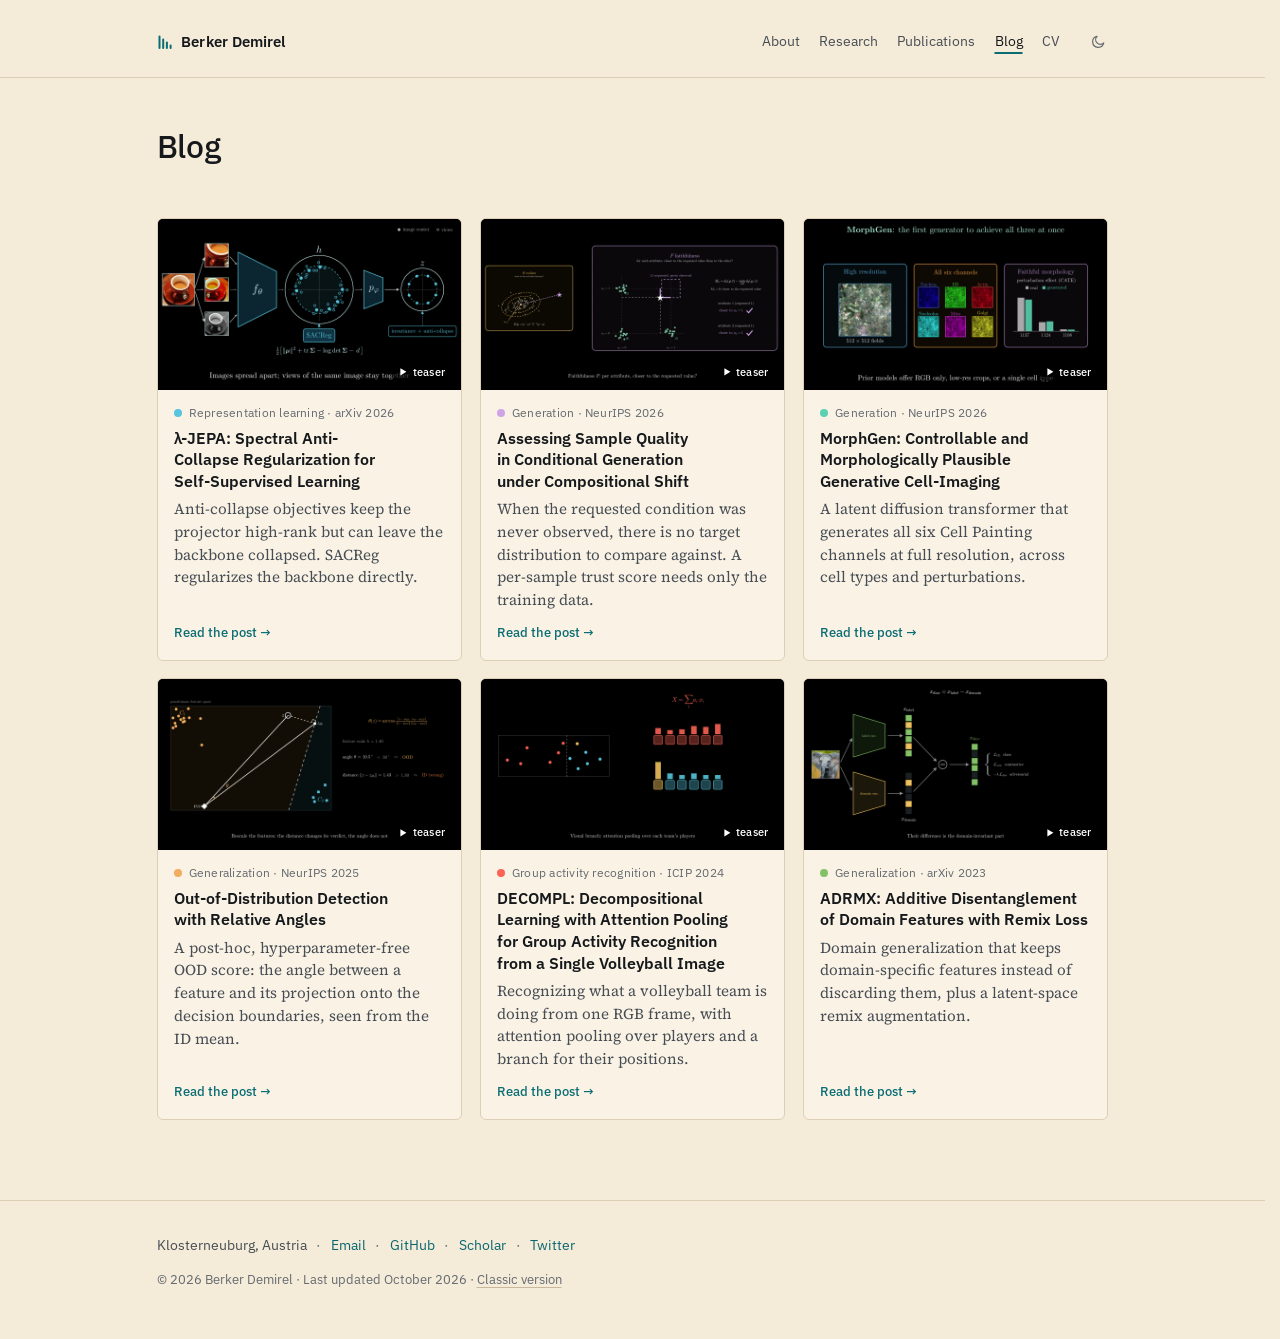
==== blog/index.html @ 2d7218ca "Redesign site: research, publications, blog with teasers, CV Replace the single Jon Barron-style pag" ====
<!doctype html>
<html lang="en">
<head>
  <meta charset="utf-8">
  <meta name="viewport" content="width=device-width, initial-scale=1">
  <title>Blog · Berker Demirel</title>
  <meta name="description" content="Short explainers of Berker Demirel's papers, each with a teaser video.">
  <meta name="author" content="Berker Demirel">
  <link rel="canonical" href="https://berkerdemirel.github.io/blog/">
  <meta name="theme-color" media="(prefers-color-scheme: light)" content="#f4ebd9">
  <meta name="theme-color" media="(prefers-color-scheme: dark)" content="#13171a">
  <meta property="og:title" content="Blog · Berker Demirel">
  <meta property="og:description" content="Short explainers of papers, each with a teaser video.">
  <meta property="og:type" content="website">
  <meta property="og:url" content="https://berkerdemirel.github.io/blog/">
  <meta property="og:image" content="https://berkerdemirel.github.io/blog/morphgen/poster.jpg">
  <link rel="icon" href="../favicon.svg" type="image/svg+xml">
  <script>
    (() => { try { const t = localStorage.getItem('theme'); if (t === 'light' || t === 'dark') document.documentElement.dataset.theme = t; } catch {} })();
  </script>
  <link rel="preconnect" href="https://fonts.googleapis.com">
  <link rel="preconnect" href="https://fonts.gstatic.com" crossorigin>
  <link rel="stylesheet" href="https://fonts.googleapis.com/css2?family=IBM+Plex+Mono:wght@400;500&family=IBM+Plex+Sans:wght@400;500;600&family=Source+Serif+4:ital,opsz,wght@0,8..60,400;0,8..60,600;1,8..60,400&display=swap">
  <link rel="stylesheet" href="../assets/css/site.css">
</head>
<body class="is-wide">
  <a class="skip" href="#main">Skip to content</a>
  <header class="site-head">
    <div class="wrap">
      <a class="brand" href="../">
        <svg class="mark" width="16" height="16" viewBox="0 0 16 16" aria-hidden="true"><path d="M2.5 14V2.5M6.2 14V5.5M9.9 14V8.5M13.6 14v-2.6" fill="none" stroke="currentColor" stroke-width="2" stroke-linecap="round"/></svg>
        Berker Demirel
      </a>
      <nav class="site-nav" aria-label="Site">
        <a href="../">About</a>
        <a href="../research/">Research</a>
        <a href="../publications/">Publications</a>
        <a href="./" aria-current="page">Blog</a>
        <a href="../cv/">CV</a>
      </nav>
      <button id="theme-toggle" class="theme-toggle" type="button" aria-label="Toggle dark mode">
        <svg class="icon-moon" width="16" height="16" viewBox="0 0 24 24" aria-hidden="true"><path d="M20.6 13.4A8.4 8.4 0 1 1 10.6 3.4a6.8 6.8 0 0 0 10 10Z" fill="none" stroke="currentColor" stroke-width="1.8" stroke-linejoin="round"/></svg>
        <svg class="icon-sun" width="16" height="16" viewBox="0 0 24 24" aria-hidden="true"><g fill="none" stroke="currentColor" stroke-width="1.8" stroke-linecap="round"><circle cx="12" cy="12" r="3.7"/><path d="M12 2.8v2.1M12 19.1v2.1M2.8 12h2.1M19.1 12h2.1M5.6 5.6l1.5 1.5M16.9 16.9l1.5 1.5M18.4 5.6l-1.5 1.5M7.1 16.9l-1.5 1.5"/></g></svg>
      </button>
    </div>
  </header>

  <main id="main" class="wrap">
    <header class="page-intro">
      <h1>Blog</h1>
    </header>

    <ul class="card-grid">
      <li>
        <article class="paper-card" data-preview style="--hue: #58c4dd">
          <div class="thumb">
            <img src="lambda-jepa/poster.jpg" alt="" width="1280" height="720" loading="lazy">
            <video src="lambda-jepa/teaser.mp4" muted loop playsinline preload="none" aria-hidden="true"></video>
            <span class="badge"><svg viewBox="0 0 12 12" aria-hidden="true"><path d="M3 1.5v9l7.5-4.5z" fill="currentColor"/></svg>teaser</span>
          </div>
          <div class="body">
            <p class="meta"><span class="dot"></span>Representation learning · arXiv 2026</p>
            <h3><a href="lambda-jepa/">λ-JEPA: Spectral Anti-Collapse Regularization for Self-Supervised Learning</a></h3>
            <p>Anti-collapse objectives keep the projector high-rank but can leave the backbone collapsed. SACReg regularizes the backbone directly.</p>
            <span class="read">Read the post →</span>
          </div>
        </article>
      </li>
      <li>
        <article class="paper-card" data-preview style="--hue: #cfa3e8">
          <div class="thumb">
            <img src="sample-quality/poster.jpg" alt="" width="1280" height="720" loading="lazy">
            <video src="sample-quality/teaser.mp4" muted loop playsinline preload="none" aria-hidden="true"></video>
            <span class="badge"><svg viewBox="0 0 12 12" aria-hidden="true"><path d="M3 1.5v9l7.5-4.5z" fill="currentColor"/></svg>teaser</span>
          </div>
          <div class="body">
            <p class="meta"><span class="dot"></span>Generation · NeurIPS 2026</p>
            <h3><a href="sample-quality/">Assessing Sample Quality in Conditional Generation under Compositional Shift</a></h3>
            <p>When the requested condition was never observed, there is no target distribution to compare against. A per-sample trust score needs only the training data.</p>
            <span class="read">Read the post →</span>
          </div>
        </article>
      </li>
      <li>
        <article class="paper-card" data-preview style="--hue: #5cd0b3">
          <div class="thumb">
            <img src="morphgen/poster.jpg" alt="" width="1280" height="720" loading="lazy">
            <video src="morphgen/teaser.mp4" muted loop playsinline preload="none" aria-hidden="true"></video>
            <span class="badge"><svg viewBox="0 0 12 12" aria-hidden="true"><path d="M3 1.5v9l7.5-4.5z" fill="currentColor"/></svg>teaser</span>
          </div>
          <div class="body">
            <p class="meta"><span class="dot"></span>Generation · NeurIPS 2026</p>
            <h3><a href="morphgen/">MorphGen: Controllable and Morphologically Plausible Generative Cell-Imaging</a></h3>
            <p>A latent diffusion transformer that generates all six Cell Painting channels at full resolution, across cell types and perturbations.</p>
            <span class="read">Read the post →</span>
          </div>
        </article>
      </li>
      <li>
        <article class="paper-card" data-preview style="--hue: #f0ac5f">
          <div class="thumb">
            <img src="ora/poster.jpg" alt="" width="1280" height="720" loading="lazy">
            <video src="ora/teaser.mp4" muted loop playsinline preload="none" aria-hidden="true"></video>
            <span class="badge"><svg viewBox="0 0 12 12" aria-hidden="true"><path d="M3 1.5v9l7.5-4.5z" fill="currentColor"/></svg>teaser</span>
          </div>
          <div class="body">
            <p class="meta"><span class="dot"></span>Generalization · NeurIPS 2025</p>
            <h3><a href="ora/">Out-of-Distribution Detection with Relative Angles</a></h3>
            <p>A post-hoc, hyperparameter-free OOD score: the angle between a feature and its projection onto the decision boundaries, seen from the ID mean.</p>
            <span class="read">Read the post →</span>
          </div>
        </article>
      </li>
      <li>
        <article class="paper-card" data-preview style="--hue: #fc6255">
          <div class="thumb">
            <img src="decompl/poster.jpg" alt="" width="1280" height="720" loading="lazy">
            <video src="decompl/teaser.mp4" muted loop playsinline preload="none" aria-hidden="true"></video>
            <span class="badge"><svg viewBox="0 0 12 12" aria-hidden="true"><path d="M3 1.5v9l7.5-4.5z" fill="currentColor"/></svg>teaser</span>
          </div>
          <div class="body">
            <p class="meta"><span class="dot"></span>Group activity recognition · ICIP 2024</p>
            <h3><a href="decompl/">DECOMPL: Decompositional Learning with Attention Pooling for Group Activity Recognition from a Single Volleyball Image</a></h3>
            <p>Recognizing what a volleyball team is doing from one RGB frame, with attention pooling over players and a branch for their positions.</p>
            <span class="read">Read the post →</span>
          </div>
        </article>
      </li>
      <li>
        <article class="paper-card" data-preview style="--hue: #83c167">
          <div class="thumb">
            <img src="adrmx/poster.jpg" alt="" width="1280" height="720" loading="lazy">
            <video src="adrmx/teaser.mp4" muted loop playsinline preload="none" aria-hidden="true"></video>
            <span class="badge"><svg viewBox="0 0 12 12" aria-hidden="true"><path d="M3 1.5v9l7.5-4.5z" fill="currentColor"/></svg>teaser</span>
          </div>
          <div class="body">
            <p class="meta"><span class="dot"></span>Generalization · arXiv 2023</p>
            <h3><a href="adrmx/">ADRMX: Additive Disentanglement of Domain Features with Remix Loss</a></h3>
            <p>Domain generalization that keeps domain-specific features instead of discarding them, plus a latent-space remix augmentation.</p>
            <span class="read">Read the post →</span>
          </div>
        </article>
      </li>
    </ul>
  </main>

  <footer class="site-foot">
    <div class="wrap">
      <ul class="meta-row">
        <li>Klosterneuburg, Austria</li>
        <li><a href="mailto:berker.demirel@ist.ac.at">Email</a></li>
        <li><a href="https://github.com/berkerdemirel/">GitHub</a></li>
        <li><a href="https://scholar.google.com/citations?user=5Hz3S3oAAAAJ&amp;hl=en&amp;oi=ao">Scholar</a></li>
        <li><a href="https://x.com/berkerdemirel97">Twitter</a></li>
      </ul>
      <p class="colophon">© 2026 Berker Demirel · Last updated October 2026 · <a href="../legacy.html">Classic version</a></p>
    </div>
  </footer>
  <script src="../assets/js/site.js" defer></script>
</body>
</html>
---- assets/css/site.css ----
/* ==========================================================================
   berkerdemirel.github.io: site stylesheet
   Light/dark tokens, typography, layout, and components shared by all pages.
   ========================================================================== */

:root {
  --paper: #f4ebd9;
  --paper-2: #ece0cb;
  --card: #faf3e5;
  --ink: #16191c;
  --ink-soft: #474d54;
  --ink-faint: #646a70;
  --hairline: #ddcfb6;
  --hairline-strong: #c9b89c;
  --accent: #0b6d74;
  --link: #0a6670;
  --link-hover: #b8481f;
  --warm: #c0532b;
  --code-bg: #ede2cd;
  --figure-bg: #ffffff;
  --shadow: 0 1px 2px rgba(22, 25, 28, .05), 0 6px 20px rgba(22, 25, 28, .06);

  /* Plot roles (validated: first three categorical slots, dataviz reference palette) */
  --series-1: #2a78d6;
  --series-2: #eb6834;
  --series-3: #1baf7a;
  --plot-grid: #e4d6bd;
  --plot-axis: #c4b398;
  --plot-surface: #faf3e5;

  --serif: "Source Serif 4", "Source Serif Pro", Georgia, "Times New Roman", serif;
  --sans: "IBM Plex Sans", "Helvetica Neue", Arial, sans-serif;
  --mono: "IBM Plex Mono", ui-monospace, "SF Mono", Menlo, monospace;

  --measure: 46rem;
  --measure-wide: 62rem;
  --prose: 40rem;
  --post-width: 48rem; /* one column width for post text, figures, tables, and the teaser */

  --type-copy: 1.125rem;
  --type-small: 1rem;
  --type-meta: .9375rem;
  --type-mono: .8125rem;

  --space-detail: .25rem;
  --space-title: .4rem;
  --space-paragraph: .9rem;
  --space-entry: 1.75rem;
  --space-group: 3.25rem;

  --radius: 6px;
  color-scheme: light dark;
}

:root[data-theme="light"] { color-scheme: light; }

:root[data-theme="dark"] {
  --paper: #13171a;
  --paper-2: #1a1f23;
  --card: #181d21;
  --ink: #e7e9ea;
  --ink-soft: #b0b6bb;
  --ink-faint: #8a9197;
  --hairline: #2b3137;
  --hairline-strong: #3e464f;
  --accent: #5cc6d0;
  --link: #6ccdd6;
  --link-hover: #f39a68;
  --warm: #f0915f;
  --code-bg: #1b2024;
  --figure-bg: #ffffff;
  --shadow: 0 1px 2px rgba(0, 0, 0, .3), 0 8px 28px rgba(0, 0, 0, .35);
  --series-1: #3987e5;
  --series-2: #d95926;
  --series-3: #199e70;
  --plot-grid: #262c31;
  --plot-axis: #39414a;
  --plot-surface: #161a1e;
  color-scheme: dark;
}

@media (prefers-color-scheme: dark) {
  :root:not([data-theme="light"]) {
    --paper: #13171a;
    --paper-2: #1a1f23;
    --card: #181d21;
    --ink: #e7e9ea;
    --ink-soft: #b0b6bb;
    --ink-faint: #8a9197;
    --hairline: #2b3137;
    --hairline-strong: #3e464f;
    --accent: #5cc6d0;
    --link: #6ccdd6;
    --link-hover: #f39a68;
    --warm: #f0915f;
    --code-bg: #1b2024;
    --figure-bg: #ffffff;
    --shadow: 0 1px 2px rgba(0, 0, 0, .3), 0 8px 28px rgba(0, 0, 0, .35);
    --series-1: #3987e5;
    --series-2: #d95926;
    --series-3: #199e70;
    --plot-grid: #262c31;
    --plot-axis: #39414a;
    --plot-surface: #161a1e;
    color-scheme: dark;
  }
}

/* --------------------------------------------------------------------------
   Base
   -------------------------------------------------------------------------- */

*, *::before, *::after { box-sizing: border-box; }

html {
  -webkit-text-size-adjust: 100%;
  scrollbar-gutter: stable;
}

body {
  margin: 0;
  background: var(--paper);
  color: var(--ink);
  font-family: var(--serif);
  font-size: var(--type-copy);
  line-height: 1.6;
  font-optical-sizing: auto;
  -webkit-font-smoothing: antialiased;
  text-rendering: optimizeLegibility;
}

img, video, canvas, svg { max-width: 100%; }
img, video { height: auto; }

a {
  color: var(--link);
  text-decoration: none;
}
a:hover, a:focus-visible {
  color: var(--link-hover);
  text-decoration: underline;
  text-decoration-thickness: 1px;
  text-underline-offset: .16em;
}

:focus-visible {
  outline: 2px solid var(--accent);
  outline-offset: 3px;
  border-radius: 2px;
}

::selection { background: color-mix(in srgb, var(--accent) 22%, transparent); }

h1, h2, h3, h4 {
  font-family: var(--sans);
  font-weight: 600;
  line-height: 1.25;
  text-wrap: balance;
}

p { text-wrap: pretty; }

.skip {
  position: absolute;
  left: -100vw;
  top: 0;
  padding: .5rem .9rem;
  background: var(--paper);
  font-family: var(--sans);
  font-size: .85rem;
}
.skip:focus-visible { left: .5rem; top: .5rem; z-index: 20; }

.visually-hidden {
  position: absolute !important;
  width: 1px; height: 1px;
  overflow: hidden;
  clip: rect(0 0 0 0);
  white-space: nowrap;
}

.wrap {
  max-width: var(--measure);
  margin-inline: auto;
  padding-inline: 1.25rem;
}
.is-wide .wrap { max-width: var(--measure-wide); }

/* --------------------------------------------------------------------------
   Header
   -------------------------------------------------------------------------- */

.site-head {
  border-bottom: 1px solid var(--hairline);
  padding-block: 1.6rem 1.2rem;
  margin-bottom: 3rem;
}

.site-head .wrap {
  display: flex;
  align-items: center;
  gap: .5rem 1.4rem;
  flex-wrap: wrap;
}

.brand {
  display: inline-flex;
  align-items: center;
  gap: .55rem;
  margin-right: auto;
  font-family: var(--sans);
  font-size: .95rem;
  font-weight: 600;
  color: var(--ink);
  letter-spacing: .005em;
}
.brand:hover, .brand:focus-visible { color: var(--accent); text-decoration: none; }
.brand .mark { color: var(--accent); flex: none; }

.site-nav {
  display: flex;
  flex-wrap: wrap;
  gap: .25rem 1.2rem;
  font-family: var(--sans);
  font-size: .875rem;
}
.site-nav a { color: var(--ink-soft); padding-block: .2rem; }
.site-nav a:hover, .site-nav a:focus-visible { color: var(--accent); text-decoration: none; }
.site-nav a[aria-current="page"] {
  color: var(--ink);
  text-decoration: underline;
  text-decoration-color: var(--accent);
  text-decoration-thickness: 1.5px;
  text-underline-offset: .45em;
}

.theme-toggle {
  display: inline-flex;
  align-items: center;
  justify-content: center;
  width: 2rem;
  height: 2rem;
  margin: 0 -.35rem 0 0;
  padding: 0;
  border: 0;
  border-radius: 50%;
  background: none;
  color: var(--ink-faint);
  cursor: pointer;
}
.theme-toggle:hover { color: var(--accent); background: var(--paper-2); }
.theme-toggle svg { display: block; }
.theme-toggle .icon-sun { display: none; }
:root[data-theme="dark"] .theme-toggle .icon-sun { display: block; }
:root[data-theme="dark"] .theme-toggle .icon-moon { display: none; }
@media (prefers-color-scheme: dark) {
  :root:not([data-theme="light"]) .theme-toggle .icon-sun { display: block; }
  :root:not([data-theme="light"]) .theme-toggle .icon-moon { display: none; }
}

@media (max-width: 34rem) {
  .site-head { padding-block: 1.1rem .9rem; margin-bottom: 2.25rem; }
  .site-head .wrap { row-gap: .35rem; }
  .site-nav { order: 3; width: 100%; gap: .2rem 1.05rem; }
}

/* --------------------------------------------------------------------------
   Generic page structure
   -------------------------------------------------------------------------- */

main { min-height: 55vh; display: block; }

.page-intro { margin-bottom: var(--space-group); }
.page-intro h1 {
  margin: 0 0 var(--space-paragraph);
  font-size: 2rem;
  font-weight: 500;
  letter-spacing: -.01em;
}
.page-intro p { margin: 0; color: var(--ink-soft); max-width: 42rem; }
.page-intro p + p { margin-top: var(--space-paragraph); }

.section + .section { margin-top: var(--space-group); }

.label {
  margin: 0 0 var(--space-paragraph);
  font-family: var(--sans);
  font-size: 1.2rem;
  font-weight: 600;
  color: var(--ink);
}

.label-row {
  display: flex;
  align-items: baseline;
  justify-content: space-between;
  gap: 1rem;
  margin-bottom: var(--space-paragraph);
}
.label-row .label { margin: 0; }

.more-link {
  font-family: var(--sans);
  font-size: .875rem;
  white-space: nowrap;
}

.prose { max-width: 42rem; }
.prose p { margin: 0; }
.prose p + p { margin-top: var(--space-paragraph); }

.kicker {
  font-family: var(--sans);
  font-size: .78rem;
  font-weight: 500;
  letter-spacing: .08em;
  text-transform: uppercase;
  color: var(--ink-faint);
}

.tag {
  font-family: var(--mono);
  font-size: var(--type-mono);
  color: var(--ink);
  white-space: nowrap;
}

.me { color: var(--ink); font-weight: 600; }

/* Resource links: [paper] [code] [bib] */
.res {
  display: inline-flex;
  flex-wrap: wrap;
  gap: .35rem .5rem;
  font-family: var(--mono);
  font-size: var(--type-mono);
  line-height: 1.35;
}
.res a {
  display: inline-flex;
  align-items: center;
  gap: .3rem;
  padding: .12rem .5rem;
  border: 1px solid var(--hairline-strong);
  border-radius: 999px;
  color: var(--ink-soft);
  white-space: nowrap;
}
.res a:hover, .res a:focus-visible {
  color: var(--accent);
  border-color: var(--accent);
  text-decoration: none;
}
.res a.is-primary {
  color: var(--accent);
  border-color: color-mix(in srgb, var(--accent) 55%, transparent);
}
.res svg { width: .85em; height: .85em; flex: none; }

/* --------------------------------------------------------------------------
   About / hero
   -------------------------------------------------------------------------- */

.hero {
  display: flex;
  align-items: center;
  justify-content: space-between;
  gap: 2rem;
  margin-bottom: var(--space-group);
}
.hero h1 {
  margin: 0 0 var(--space-title);
  font-size: 2.3rem;
  font-weight: 500;
  letter-spacing: -.015em;
  line-height: 1.12;
}
.hero .role {
  margin: 0;
  color: var(--ink-soft);
  max-width: 30rem;
}
.portrait {
  width: 10.5rem;
  aspect-ratio: 1;
  object-fit: cover;
  border-radius: var(--radius);
  border: 1px solid var(--hairline);
  flex: none;
}

.meta-row {
  display: flex;
  flex-wrap: wrap;
  align-items: baseline;
  gap: .3rem .6rem;
  margin: var(--space-paragraph) 0 0;
  padding: 0;
  list-style: none;
  font-family: var(--sans);
  font-size: .9rem;
  color: var(--ink-soft);
}
.meta-row li + li::before {
  content: "·";
  margin-right: .6rem;
  color: var(--ink-faint);
}

@media (max-width: 34rem) {
  .hero { flex-direction: column-reverse; align-items: flex-start; gap: 1.5rem; }
  .hero h1 { font-size: 2rem; }
  .portrait { width: 8.5rem; }
}

/* Research themes on the About page */
.theme-list {
  display: grid;
  grid-template-columns: repeat(3, minmax(0, 1fr));
  gap: .9rem;
  margin: 0;
  padding: 0;
  list-style: none;
}
.theme-link {
  display: flex;
  flex-direction: column;
  gap: .35rem;
  height: 100%;
  padding: 1rem 1rem 1.05rem;
  border: 1px solid var(--hairline);
  border-radius: var(--radius);
  background: var(--card);
  color: var(--ink);
  transition: border-color .15s ease, transform .15s ease;
}
.theme-link:hover, .theme-link:focus-visible {
  border-color: var(--accent);
  color: var(--ink);
  text-decoration: none;
  transform: translateY(-1px);
}
.theme-link .glyph { color: var(--accent); height: 34px; }
.theme-link strong {
  font-family: var(--sans);
  font-size: 1rem;
  font-weight: 600;
}
.theme-link span:last-child {
  font-size: .95rem;
  line-height: 1.45;
  color: var(--ink-soft);
}
@media (max-width: 40rem) {
  .theme-list { grid-template-columns: 1fr; }
}

/* --------------------------------------------------------------------------
   Publication entries (About "selected" + Publications page)
   -------------------------------------------------------------------------- */

.pub-list {
  display: grid;
  gap: var(--space-entry);
  margin: 0;
  padding: 0;
  list-style: none;
}

.pub h3 {
  display: inline;
  margin: 0;
  font-size: 1.0625rem;
  line-height: 1.35;
}
.pub h3 a { color: var(--ink); }
.pub h3 a:hover, .pub h3 a:focus-visible { color: var(--accent); }
.pub p { margin: 0; }
.pub .authors {
  margin-top: var(--space-title);
  color: var(--ink-soft);
  font-size: var(--type-small);
  line-height: 1.5;
}
.pub .authors a { color: inherit; }
.pub .authors a:hover, .pub .authors a:focus-visible { color: var(--accent); }
.pub .venue {
  color: var(--ink-soft);
  font-size: var(--type-small);
  line-height: 1.5;
}
.pub .venue em { font-style: italic; }
.pub .summary {
  margin-top: var(--space-detail);
  font-size: var(--type-small);
  line-height: 1.55;
  max-width: 42rem;
}
.pub .res { margin-top: .55rem; }
.pub .post-chip { margin-left: .15rem; }

.pub-year {
  display: grid;
  grid-template-columns: 4.5rem 1fr;
  column-gap: 1.25rem;
}
.pub-year + .pub-year { margin-top: var(--space-group); }
.pub-year > h2 {
  margin: 0;
  font-family: var(--sans);
  font-size: 1rem;
  font-weight: 500;
  color: var(--ink-faint);
  font-variant-numeric: tabular-nums;
  line-height: 1.6;
}
@media (max-width: 34rem) {
  .pub-year { grid-template-columns: 1fr; row-gap: var(--space-paragraph); }
}

.footnote {
  margin-top: var(--space-entry);
  color: var(--ink-faint);
  font-size: .9rem;
}

/* --------------------------------------------------------------------------
   Research page
   -------------------------------------------------------------------------- */

.theme-nav {
  display: flex;
  flex-wrap: wrap;
  gap: .5rem;
  margin-top: 1.4rem;
  padding: 0;
  list-style: none;
}
.theme-nav a {
  display: inline-flex;
  align-items: center;
  gap: .45rem;
  padding: .3rem .75rem;
  border: 1px solid var(--hairline-strong);
  border-radius: 999px;
  font-family: var(--sans);
  font-size: .875rem;
  color: var(--ink-soft);
}
.theme-nav a:hover, .theme-nav a:focus-visible {
  border-color: var(--accent);
  color: var(--accent);
  text-decoration: none;
}
.theme-nav .num {
  font-family: var(--mono);
  font-size: .75rem;
  color: var(--ink-faint);
}

.theme {
  padding-top: var(--space-group);
  border-top: 1px solid var(--hairline);
  scroll-margin-top: 1.5rem;
}
.theme + .theme { margin-top: var(--space-group); }

.theme-head {
  display: grid;
  grid-template-columns: minmax(0, 1fr) minmax(0, 1fr);
  gap: 1rem 2.5rem;
  align-items: start;
  margin-bottom: 1.75rem;
}
.theme-head h2 {
  margin: .35rem 0 0;
  font-size: 1.75rem;
  font-weight: 500;
  letter-spacing: -.01em;
}
.theme-head p { margin: 0; }
.theme-head p + p { margin-top: var(--space-paragraph); }
.theme-head .definition { color: var(--ink); }
.theme-head .contribution { color: var(--ink-soft); }
@media (max-width: 48rem) {
  .theme-head { grid-template-columns: 1fr; }
}

/* Interactive figures */
.viz {
  margin: 0 0 2rem;
  border: 1px solid var(--hairline);
  border-radius: var(--radius);
  background: var(--card);
  overflow: hidden;
}
.viz-stage {
  position: relative;
  display: grid;
  grid-template-columns: minmax(0, 1.35fr) minmax(0, 1fr);
  gap: 0;
}
.viz-stage.is-single { grid-template-columns: 1fr; }
.viz-panel {
  position: relative;
  min-width: 0;
  padding: 1rem 1rem .75rem;
}
.viz-panel + .viz-panel { border-left: 1px solid var(--hairline); }
.viz-panel h3 {
  margin: 0 0 .5rem;
  font-size: .78rem;
  font-weight: 500;
  letter-spacing: .06em;
  text-transform: uppercase;
  color: var(--ink-faint);
}
.viz canvas {
  display: block;
  width: 100%;
  touch-action: none;
}
.viz-readout {
  display: flex;
  flex-wrap: wrap;
  gap: .25rem 1.25rem;
  margin-top: .5rem;
  font-family: var(--sans);
  font-size: .85rem;
  color: var(--ink-soft);
}
.viz-readout b {
  font-family: var(--mono);
  font-weight: 500;
  color: var(--ink);
  font-variant-numeric: tabular-nums;
}
.viz-legend {
  display: flex;
  flex-wrap: wrap;
  gap: .3rem 1rem;
  margin: .5rem 0 0;
  padding: 0;
  list-style: none;
  font-family: var(--sans);
  font-size: .8rem;
  color: var(--ink-soft);
}
.viz-legend li { display: inline-flex; align-items: center; gap: .4rem; }
.viz-legend .sw {
  display: inline-block;
  width: .7rem;
  height: .7rem;
  border-radius: 50%;
  background: currentColor;
}
.viz-legend .sw.is-ring { background: none; border: 1.5px solid currentColor; }
.viz-legend .sw.is-line { width: 1rem; height: 2px; border-radius: 1px; }
.viz-legend .sw.is-dash {
  width: 1rem; height: 0; border-radius: 0;
  background: none; border-top: 2px dashed currentColor;
}

.viz-controls {
  display: flex;
  flex-wrap: wrap;
  align-items: center;
  gap: .75rem 1.5rem;
  padding: .85rem 1rem;
  border-top: 1px solid var(--hairline);
  background: var(--paper-2);
  font-family: var(--sans);
  font-size: .85rem;
  color: var(--ink-soft);
}
.viz-controls label { display: inline-flex; align-items: center; gap: .6rem; }
.viz-controls output {
  min-width: 2.6rem;
  font-family: var(--mono);
  font-size: .8rem;
  color: var(--ink);
  font-variant-numeric: tabular-nums;
}
.viz figcaption {
  padding: .85rem 1rem 1rem;
  border-top: 1px solid var(--hairline);
  font-size: .95rem;
  line-height: 1.5;
  color: var(--ink-soft);
}
.viz figcaption strong { color: var(--ink); font-weight: 600; }
.viz-stage.is-flipped { grid-template-columns: minmax(0, 1fr) minmax(0, 1.5fr); }
.viz canvas { height: 330px; }
.viz canvas:focus-visible { outline-offset: -2px; }
.viz-legend .sw.is-bar { border-radius: 2px; }
.viz-legend .sw.is-bar.is-ring { border-radius: 2px; }
.viz-legend .sw.is-star {
  border-radius: 0;
  clip-path: polygon(50% 0, 61% 35%, 98% 35%, 68% 57%, 79% 91%, 50% 70%, 21% 91%, 32% 57%, 2% 35%, 39% 35%);
}
.viz-note {
  margin: .9rem 0 0;
  font-size: .9rem;
  line-height: 1.45;
  color: var(--ink-soft);
}
.viz-tip {
  position: absolute;
  z-index: 3;
  transform: translate(-50%, calc(-100% - 12px));
  padding: .4rem .55rem;
  border: 1px solid var(--hairline-strong);
  border-radius: 4px;
  background: var(--card);
  box-shadow: var(--shadow);
  font-family: var(--sans);
  font-size: .75rem;
  line-height: 1.4;
  color: var(--ink-soft);
  white-space: nowrap;
  pointer-events: none;
}
.viz-tip b { color: var(--ink); font-weight: 600; }
.viz-tip[hidden] { display: none; }
.viz-canvas-wrap { position: relative; }

/* Condition grid for the compositional-generation sketch */
.cond-grid {
  display: grid;
  grid-template-columns: 1.6rem repeat(3, minmax(0, 3.6rem));
  gap: .35rem;
  margin-top: .6rem;
  font-family: var(--mono);
  font-size: .75rem;
}
.cg-label {
  display: flex;
  align-items: center;
  justify-content: center;
  color: var(--ink-faint);
}
.cg-cell {
  aspect-ratio: 1;
  display: flex;
  align-items: center;
  justify-content: center;
  border: 1px dashed var(--hairline-strong);
  border-radius: 4px;
  background: none;
  color: var(--ink-faint);
  font: 500 1rem/1 var(--sans);
  cursor: pointer;
}
.cg-cell.is-seen {
  border-style: solid;
  background:
    repeating-linear-gradient(135deg, color-mix(in srgb, var(--ink-soft) 16%, transparent) 0 2px, transparent 2px 6px);
}
.cg-cell:hover { border-color: var(--accent); color: var(--accent); }
.cg-cell[aria-pressed="true"] {
  border: 2px solid var(--accent);
  color: var(--accent);
  box-shadow: 0 0 0 3px color-mix(in srgb, var(--accent) 18%, transparent);
}
.cg-axis {
  margin-top: .35rem;
  font-family: var(--sans);
  font-size: .75rem;
  color: var(--ink-faint);
}

@media (max-width: 44rem) {
  .viz-stage, .viz-stage.is-flipped { grid-template-columns: 1fr; }
  .viz-panel + .viz-panel { border-left: 0; border-top: 1px solid var(--hairline); }
  .viz canvas { height: 280px; }
}

/* Form controls */
input[type="range"] {
  width: 9.5rem;
  accent-color: var(--accent);
  cursor: pointer;
}

.btn {
  display: inline-flex;
  align-items: center;
  gap: .45rem;
  min-height: 2rem;
  padding: .3rem .8rem;
  border: 1px solid var(--hairline-strong);
  border-radius: 999px;
  background: var(--card);
  color: var(--ink);
  font: 500 .85rem/1 var(--sans);
  cursor: pointer;
}
.btn:hover { border-color: var(--accent); color: var(--accent); text-decoration: none; }
.btn svg { width: .8rem; height: .8rem; }

.seg {
  display: inline-flex;
  padding: 2px;
  border: 1px solid var(--hairline-strong);
  border-radius: 999px;
  background: var(--card);
}
.seg button {
  min-height: 1.75rem;
  padding: .25rem .75rem;
  border: 0;
  border-radius: 999px;
  background: none;
  color: var(--ink-soft);
  font: 500 .8rem/1 var(--sans);
  cursor: pointer;
}
.seg button:hover { color: var(--ink); }
.seg button[aria-pressed="true"] {
  background: var(--ink);
  color: var(--paper);
}

/* Paper cards (Research + Blog index) */
.card-grid {
  display: grid;
  grid-template-columns: repeat(auto-fill, minmax(17rem, 1fr));
  gap: 1.1rem;
  margin: 0;
  padding: 0;
  list-style: none;
}
.paper-card {
  position: relative;
  display: flex;
  flex-direction: column;
  height: 100%;
  border: 1px solid var(--hairline);
  border-radius: var(--radius);
  background: var(--card);
  overflow: hidden;
  transition: border-color .15s ease, box-shadow .2s ease, transform .2s ease;
}
.paper-card:hover, .paper-card:focus-within {
  border-color: var(--hairline-strong);
  box-shadow: var(--shadow);
  transform: translateY(-2px);
}
.paper-card .thumb {
  position: relative;
  aspect-ratio: 16 / 9;
  background: #000;
  overflow: hidden;
}
.paper-card .thumb img,
.paper-card .thumb video {
  position: absolute;
  inset: 0;
  width: 100%;
  height: 100%;
  object-fit: cover;
}
.paper-card .thumb.is-figure { background: var(--figure-bg); }
.paper-card .thumb.is-figure img { object-fit: contain; padding: .75rem; }
.paper-card .thumb video { opacity: 0; transition: opacity .25s ease; }
.paper-card .thumb video.is-playing { opacity: 1; }
.paper-card .badge {
  position: absolute;
  right: .55rem;
  bottom: .55rem;
  display: inline-flex;
  align-items: center;
  gap: .3rem;
  padding: .18rem .45rem;
  border-radius: 999px;
  background: rgba(0, 0, 0, .62);
  color: #fff;
  font: 500 .7rem/1 var(--sans);
  letter-spacing: .02em;
  pointer-events: none;
}
.paper-card .badge svg { width: .6rem; height: .6rem; }
.paper-card .body {
  display: flex;
  flex-direction: column;
  gap: .35rem;
  flex: 1;
  padding: .9rem 1rem 1rem;
}
.paper-card .meta {
  display: flex;
  align-items: center;
  gap: .45rem;
  font-family: var(--sans);
  font-size: .75rem;
  color: var(--ink-faint);
  letter-spacing: .02em;
}
.paper-card .meta .dot {
  width: .5rem;
  height: .5rem;
  border-radius: 50%;
  background: var(--hue, var(--accent));
  flex: none;
}
.paper-card h3 {
  margin: 0;
  font-size: 1rem;
  line-height: 1.35;
}
.paper-card h3 a { color: var(--ink); }
.paper-card h3 a::after {
  content: "";
  position: absolute;
  inset: 0;
  z-index: 1;
}
.paper-card h3 a:hover, .paper-card h3 a:focus-visible { text-decoration: none; }
.paper-card:hover h3 a { color: var(--accent); }
.paper-card p {
  margin: 0;
  font-size: .95rem;
  line-height: 1.5;
  color: var(--ink-soft);
}
.paper-card .read {
  margin-top: auto;
  padding-top: .35rem;
  font-family: var(--sans);
  font-size: .8rem;
  font-weight: 500;
  color: var(--accent);
}

.other-work {
  margin-top: 1.25rem;
  font-size: var(--type-small);
  color: var(--ink-soft);
}

/* --------------------------------------------------------------------------
   Blog post
   -------------------------------------------------------------------------- */

.post-head {
  max-width: var(--post-width);
  margin: 0 auto 2.25rem;
  text-align: left;
}
.post-head .kicker { display: flex; flex-wrap: wrap; align-items: center; gap: .3rem .6rem; }
.post-head .kicker .dot {
  width: .55rem;
  height: .55rem;
  border-radius: 50%;
  background: var(--hue, var(--accent));
}
.post-head h1 {
  margin: .6rem 0 .9rem;
  font-size: clamp(1.75rem, 1.2rem + 2vw, 2.45rem);
  font-weight: 500;
  letter-spacing: -.015em;
  line-height: 1.15;
}
.post-head .authors {
  margin: 0;
  font-size: 1.02rem;
  color: var(--ink-soft);
}
.post-head .authors a { color: inherit; }
.post-head .authors a:hover { color: var(--accent); }
.post-head .affil {
  margin: .2rem 0 0;
  font-family: var(--sans);
  font-size: .82rem;
  color: var(--ink-faint);
}
.post-head .res { margin-top: 1.1rem; font-size: .8125rem; }
.post-head .res a { padding: .3rem .7rem; }

.teaser {
  max-width: var(--post-width);
  margin: 0 auto 2.5rem;
}
.teaser .frame {
  position: relative;
  aspect-ratio: 16 / 9;
  border-radius: var(--radius);
  overflow: hidden;
  background: #000;
  box-shadow: var(--shadow);
}
.teaser video, .teaser .frame > img {
  display: block;
  width: 100%;
  height: 100%;
  object-fit: contain;
}
.teaser figcaption {
  margin-top: .6rem;
  font-family: var(--sans);
  font-size: .8rem;
  color: var(--ink-faint);
  text-align: center;
}

/* Posts use the full page width: the column stays centered and the table of contents
   sits at the left edge of the page, clear of the text. */
.is-post main.wrap { max-width: none; }
.post-layout {
  display: grid;
  grid-template-columns: minmax(0, 1fr) minmax(0, var(--post-width)) minmax(0, 1fr);
  column-gap: 2.5rem;
}
.post-body { grid-column: 2; min-width: 0; }
.post-toc {
  grid-column: 1;
  grid-row: 1;
  justify-self: center;
  width: 11rem;
  padding-top: 3.5rem;
}
.post-toc nav {
  position: sticky;
  top: 5.5rem;
  font-family: var(--sans);
  font-size: .8rem;
  line-height: 1.4;
}
.post-toc p {
  margin: 0 0 .6rem;
  font-size: .72rem;
  font-weight: 500;
  letter-spacing: .08em;
  text-transform: uppercase;
  color: var(--ink-faint);
}
.post-toc ol { margin: 0; padding: 0; list-style: none; border-left: 1px solid var(--hairline); }
.post-toc li a {
  display: block;
  margin-left: -1px;
  padding: .28rem 0 .28rem .8rem;
  border-left: 1px solid transparent;
  color: var(--ink-faint);
}
.post-toc li a:hover { color: var(--ink); text-decoration: none; }
.post-toc li a.is-active { color: var(--accent); border-left-color: var(--accent); }
/* Hide the table of contents once the side gutter is narrower than it (48 + 2 x 14.75 rem). */
@media (max-width: 79rem) {
  .post-layout { grid-template-columns: minmax(0, 1fr); }
  .post-body { grid-column: 1; max-width: var(--post-width); width: 100%; margin-inline: auto; }
  .post-toc { display: none; }
}

.post-body > * { margin-top: 0; margin-bottom: 0; }
.post-body > * + * { margin-top: 1.05rem; }
.post-body h2 {
  margin-top: 2.6rem !important;
  font-size: 1.4rem;
  font-weight: 600;
  scroll-margin-top: 1.5rem;
}
.post-body h3 {
  margin-top: 1.9rem !important;
  font-size: 1.1rem;
  font-weight: 600;
}
.post-body h2 + *, .post-body h3 + * { margin-top: .7rem; }
.post-body ul, .post-body ol { padding-left: 1.3rem; }
.post-body li + li { margin-top: .35rem; }
.post-body blockquote {
  margin-inline: 0;
  padding-left: 1rem;
  border-left: 2px solid var(--hairline-strong);
  color: var(--ink-soft);
}
.post-body code {
  padding: .08em .3em;
  border-radius: 4px;
  background: var(--code-bg);
  font-family: var(--mono);
  font-size: .85em;
}
.post-body hr {
  margin-block: 2.5rem;
  border: 0;
  border-top: 1px solid var(--hairline);
}

/* Interactive sketches embedded in a post keep their own compact typography */
.post-body .viz-panel h3 {
  margin: 0 0 .5rem !important;
  font-size: .78rem;
  font-weight: 500;
  letter-spacing: .06em;
  text-transform: uppercase;
  color: var(--ink-faint);
}
.post-body .viz-panel h3 + * { margin-top: 0; }
.post-body .viz.fig figcaption { margin-top: 0; }
.post-body .viz-legend { padding-left: 0; }
.post-body .viz-legend li + li { margin-top: 0; }
.post-body .katex { font-size: 1.08em; }

.tldr {
  padding: 1rem 1.15rem 1.05rem;
  border: 1px solid var(--hairline);
  border-left: 3px solid var(--hue, var(--accent));
  border-radius: var(--radius);
  background: var(--card);
}
.tldr .kicker { display: block; margin-bottom: .35rem; }
.tldr p { margin: 0; }

.callout {
  padding: .9rem 1.1rem;
  border-radius: var(--radius);
  background: var(--paper-2);
  font-size: 1.02rem;
}
.callout p { margin: 0; }
.callout p + p { margin-top: .6rem; }

.eq {
  overflow-x: auto;
  overflow-y: hidden;
  padding: .25rem 0;
}

/* Figures inside posts can break out of the text column */
.fig {
  margin-inline: 0;
}
.fig.is-wide { width: 100%; }
.fig .plate {
  padding: 1rem;
  border: 1px solid var(--hairline);
  border-radius: var(--radius);
  background: var(--figure-bg);
}
.fig .plate img { display: block; margin-inline: auto; }
.fig figcaption {
  margin-top: .6rem;
  font-size: .92rem;
  line-height: 1.5;
  color: var(--ink-soft);
}
.fig figcaption b { color: var(--ink); font-weight: 600; }

.table-wrap {
  overflow-x: auto;
  border: 1px solid var(--hairline);
  border-radius: var(--radius);
  background: var(--card);
}
table.results {
  width: 100%;
  border-collapse: collapse;
  font-family: var(--sans);
  font-size: .85rem;
  font-variant-numeric: tabular-nums;
}
table.results caption {
  caption-side: bottom;
  padding: .6rem .9rem .75rem;
  border-top: 1px solid var(--hairline);
  font-family: var(--serif);
  font-size: .92rem;
  line-height: 1.5;
  color: var(--ink-soft);
  text-align: left;
}
table.results th, table.results td {
  padding: .5rem .9rem;
  text-align: right;
  white-space: nowrap;
}
table.results th:first-child, table.results td:first-child { text-align: left; }
table.results thead th {
  border-bottom: 1px solid var(--hairline-strong);
  font-weight: 600;
  color: var(--ink-soft);
}
table.results tbody tr + tr td { border-top: 1px solid var(--hairline); }
table.results tr.group th {
  padding-top: .75rem;
  border-top: 1px solid var(--hairline-strong);
  text-align: left;
  font-size: .72rem;
  font-weight: 600;
  letter-spacing: .06em;
  text-transform: uppercase;
  color: var(--ink-faint);
}
table.results tbody tr.group:first-child th { border-top: 0; }
table.results tbody tr.group + tr td { border-top: 0; }
table.results tr.is-ours td { background: color-mix(in srgb, var(--accent) 9%, transparent); color: var(--ink); }
table.results tr.is-ours td:first-child { font-weight: 600; }
table.results .best { font-weight: 700; color: var(--ink); }

.cite {
  position: relative;
}
.cite pre {
  margin: 0;
  padding: 1rem 1.1rem;
  overflow-x: auto;
  border: 1px solid var(--hairline);
  border-radius: var(--radius);
  background: var(--code-bg);
  font-family: var(--mono);
  font-size: .78rem;
  line-height: 1.55;
  color: var(--ink);
}
.cite .copy {
  position: absolute;
  top: .55rem;
  right: .55rem;
  min-height: 1.7rem;
  padding: .2rem .6rem;
  font-size: .75rem;
}


/* --------------------------------------------------------------------------
   CV
   -------------------------------------------------------------------------- */

.cv-actions { display: flex; flex-wrap: wrap; gap: .6rem; margin-top: 1.2rem; }
.cv-actions .btn { min-height: 2.25rem; padding-inline: 1rem; }
.cv-actions .btn.is-primary { background: var(--ink); border-color: var(--ink); color: var(--paper); }
.cv-actions .btn.is-primary:hover { background: var(--accent); border-color: var(--accent); color: var(--paper); text-decoration: none; }
.cv-actions .btn:hover { text-decoration: none; }
.cv-updated { margin-top: .75rem; font-family: var(--sans); font-size: .82rem; color: var(--ink-faint); }

.rail {
  display: grid;
  grid-template-columns: 8.5rem 1fr;
  column-gap: 1.25rem;
  row-gap: 1.35rem;
  margin: 0;
}
.rail dt {
  margin: 0;
  font-family: var(--sans);
  font-size: .875rem;
  color: var(--ink-faint);
  font-variant-numeric: tabular-nums;
  line-height: 1.75;
  white-space: nowrap;
}
.rail dd { margin: 0; }
.rail dd h3 { margin: 0; font-size: 1.02rem; }
.rail dd p { margin: .15rem 0 0; font-size: var(--type-small); color: var(--ink-soft); line-height: 1.5; }
@media (max-width: 34rem) {
  .rail { grid-template-columns: 1fr; row-gap: .25rem; }
  .rail dt:not(:first-child) { margin-top: 1rem; }
}

.plain-list { margin: 0; padding-left: 1.2rem; }
.plain-list li + li { margin-top: .4rem; }

/* --------------------------------------------------------------------------
   Footer
   -------------------------------------------------------------------------- */

.site-foot {
  margin-top: 5rem;
  padding-block: 2rem 3rem;
  border-top: 1px solid var(--hairline);
}
.site-foot .meta-row { margin-top: 0; }
.colophon {
  margin: .9rem 0 0;
  font-family: var(--sans);
  font-size: .8rem;
  color: var(--ink-faint);
}
.colophon a { color: inherit; text-decoration: underline; text-decoration-color: var(--hairline-strong); text-underline-offset: .2em; }
.colophon a:hover { color: var(--accent); }

/* --------------------------------------------------------------------------
   Motion, print
   -------------------------------------------------------------------------- */

@media (prefers-reduced-motion: reduce) {
  *, *::before, *::after {
    transition: none !important;
    animation: none !important;
    scroll-behavior: auto !important;
  }
}

@media print {
  .site-head, .site-foot, .skip, .theme-toggle, .post-toc, .viz-controls, .teaser { display: none; }
  body { background: #fff; color: #000; }
  a { color: inherit; }
}

.viz canvas.is-short { height: 150px; }
.viz-readout-stack { flex-direction: column; gap: .35rem; margin-top: .9rem; }
.viz-readout sub { font-size: .7em; }

/* Smooth in-page navigation (theme chips, post table of contents) */
@media (prefers-reduced-motion: no-preference) {
  html { scroll-behavior: smooth; }
}

/* Research: question lists under each area */
.theme-head .questions-label { display: block; margin: 1.25rem 0 .5rem; }
.questions {
  margin: 0;
  padding: 0;
  list-style: none;
  counter-reset: q;
}
.questions li {
  position: relative;
  padding-left: 1.6rem;
  color: var(--ink-soft);
  line-height: 1.5;
}
.questions li + li { margin-top: .55rem; }
.questions li::before {
  counter-increment: q;
  content: counter(q);
  position: absolute;
  left: 0;
  top: .2em;
  width: 1.05rem;
  height: 1.05rem;
  border: 1px solid var(--hairline-strong);
  border-radius: 50%;
  font: 500 .66rem/1.05rem var(--mono);
  text-align: center;
  color: var(--ink-faint);
}
.theme-head .kicker + h2 { margin-top: .35rem; }

/* Additional sketch pieces */
.viz canvas.is-tall { height: 360px; }
.viz-legend .sw.is-tri {
  border-radius: 0;
  clip-path: polygon(50% 4%, 98% 92%, 2% 92%);
}
.range-end {
  font-size: .75rem;
  color: var(--ink-faint);
}
@media (max-width: 44rem) {
  .viz canvas.is-tall { height: 330px; }
}

/* The hidden attribute must win over component display rules. */
[hidden] { display: none !important; }

/* Publications: framed entries */
.pub-list { gap: .9rem; }
.pub-list .pub {
  padding: 1rem 1.15rem 1.1rem;
  border: 1px solid var(--hairline);
  border-radius: var(--radius);
  background: var(--card);
  transition: border-color .15s ease, box-shadow .2s ease;
}
.pub-list .pub:hover { border-color: var(--hairline-strong); box-shadow: var(--shadow); }
.pub-year > h2 { padding-top: 1rem; }
.pub-year + .pub-year { margin-top: 2.25rem; }
@media (max-width: 34rem) {
  .pub-year > h2 { padding-top: 0; }
  .pub-list .pub { padding: .9rem 1rem 1rem; }
}

/* Publications: search and filters */
.pub-head { margin-bottom: 2.25rem; }
.pub-filters { display: grid; gap: .75rem; margin-top: 1.25rem; }
.pub-search {
  display: flex;
  align-items: center;
  gap: .6rem;
  max-width: 32rem;
  padding: .55rem .85rem;
  border: 1px solid var(--hairline-strong);
  border-radius: 8px;
  background: var(--card);
  color: var(--ink-faint);
}
.pub-search:focus-within {
  border-color: var(--accent);
  box-shadow: 0 0 0 3px color-mix(in srgb, var(--accent) 16%, transparent);
}
.pub-search svg { width: 1rem; height: 1rem; flex: none; }
.pub-search input {
  flex: 1;
  min-width: 0;
  border: 0;
  outline: 0;
  background: none;
  color: var(--ink);
  font: 400 .95rem/1.4 var(--sans);
}
.pub-search input::placeholder { color: var(--ink-faint); }
.chip-row { display: flex; flex-wrap: wrap; gap: .4rem; }
.chip {
  min-height: 1.85rem;
  padding: .25rem .75rem;
  border: 1px solid var(--hairline-strong);
  border-radius: 999px;
  background: none;
  color: var(--ink-soft);
  font: 500 .8rem/1 var(--sans);
  cursor: pointer;
}
.chip:hover { border-color: var(--accent); color: var(--accent); }
.chip[aria-pressed="true"] { background: var(--ink); border-color: var(--ink); color: var(--paper); }
.pub-count { margin: 0; font-family: var(--sans); font-size: .8rem; color: var(--ink-faint); }
.pub-empty { color: var(--ink-soft); font-size: var(--type-small); }

/* Generalization sketch: what changed (inputs / labeling rule) */
.viz-status {
  display: grid;
  gap: .35rem;
  margin: .9rem 0 0;
  font-family: var(--sans);
  font-size: .85rem;
}
.viz-status div { display: flex; gap: .6rem; align-items: baseline; }
.viz-status dt { min-width: 6.5rem; color: var(--ink-faint); }
.viz-status dd { margin: 0; color: var(--ink-soft); font-weight: 500; }
.viz-status dd.is-changed { color: var(--warm); }
.viz-legend .sw.tint-pair {
  width: .9rem;
  background: linear-gradient(90deg, color-mix(in srgb, var(--series-1) 22%, transparent) 50%, color-mix(in srgb, var(--series-2) 22%, transparent) 50%);
  border: 1px solid var(--hairline-strong);
}
.viz-legend .sw.disagree { background: color-mix(in srgb, var(--warm) 30%, transparent); border-radius: 2px; }
.viz-legend .sw.hatch {
  border-radius: 2px;
  background: repeating-linear-gradient(135deg, var(--warm) 0 2px, transparent 2px 5px);
}
.viz-legend .sw.test-shade {
  border-radius: 3px;
  background: radial-gradient(circle, color-mix(in srgb, var(--ink-soft) 35%, transparent), color-mix(in srgb, var(--ink-soft) 8%, transparent));
}
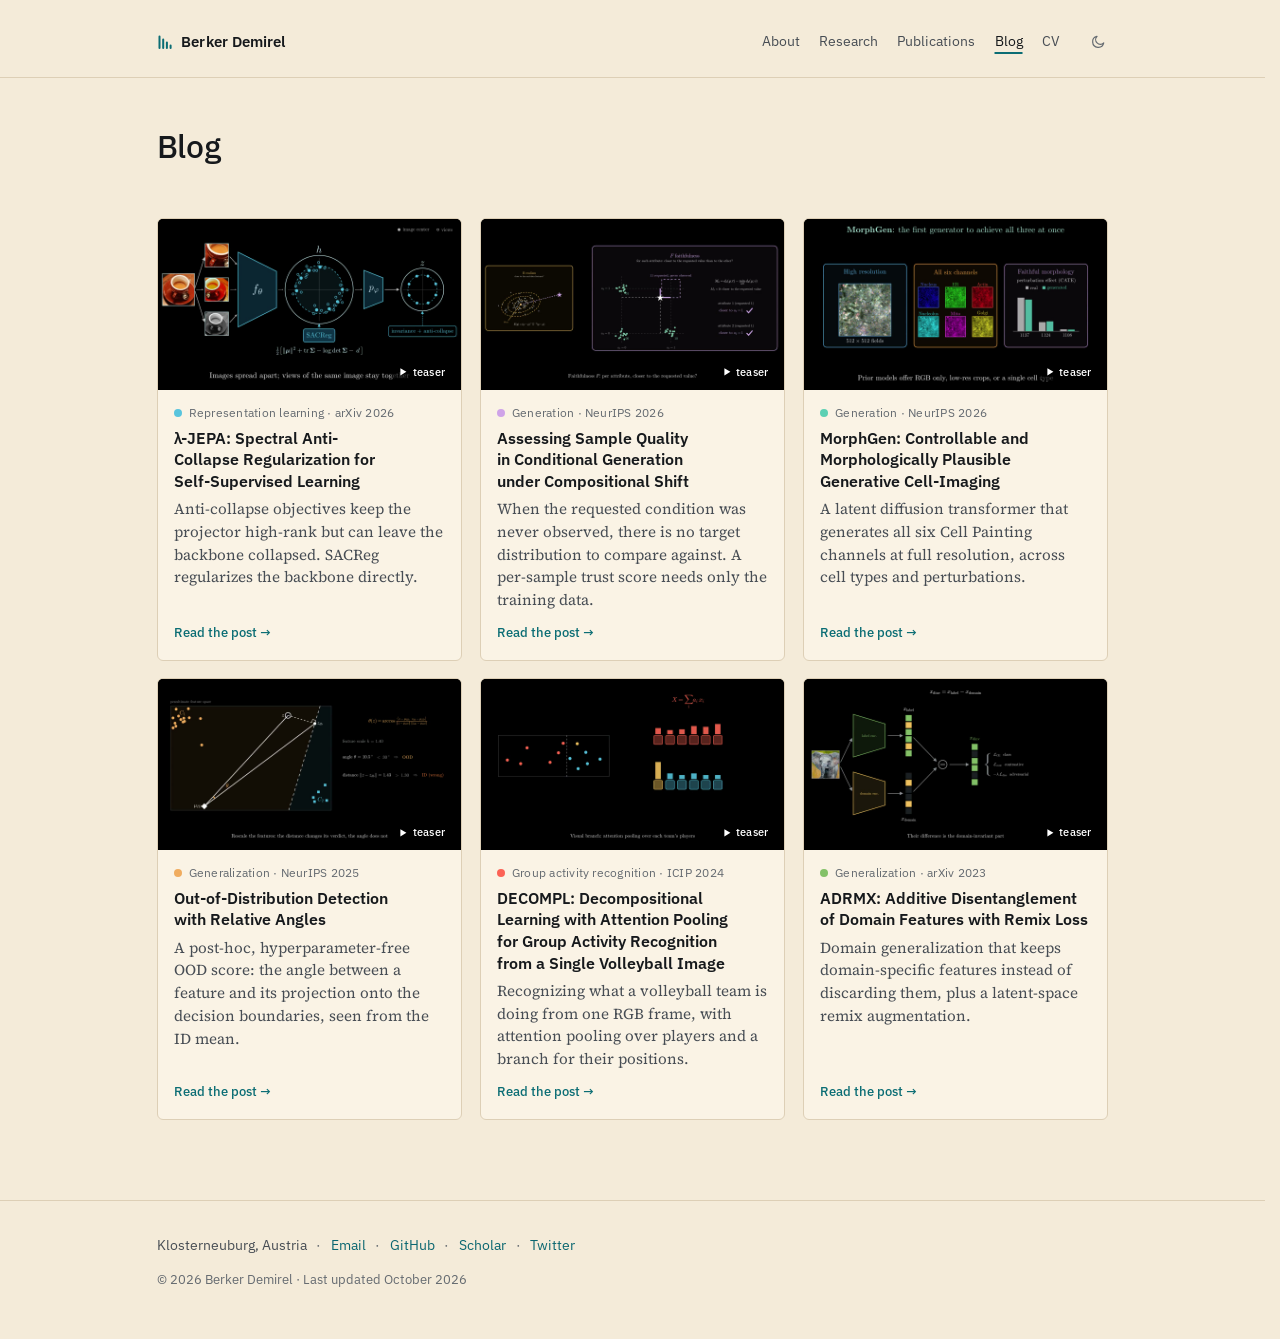
==== commit 4d645379: "Redesign research page and drop the classic-version footer link - Research: one reading column; each" ====
--- a/blog/index.html
+++ b/blog/index.html
@@ -153,7 +153,7 @@
         <li><a href="https://scholar.google.com/citations?user=5Hz3S3oAAAAJ&amp;hl=en&amp;oi=ao">Scholar</a></li>
         <li><a href="https://x.com/berkerdemirel97">Twitter</a></li>
       </ul>
-      <p class="colophon">© 2026 Berker Demirel · Last updated October 2026 · <a href="../legacy.html">Classic version</a></p>
+      <p class="colophon">© 2026 Berker Demirel · Last updated October 2026</p>
     </div>
   </footer>
   <script src="../assets/js/site.js" defer></script>
--- a/assets/css/site.css
+++ b/assets/css/site.css
@@ -114,6 +114,7 @@
 
 html {
   -webkit-text-size-adjust: 100%;
+  text-size-adjust: 100%;
   scrollbar-gutter: stable;
 }
 
@@ -558,32 +559,98 @@
   color: var(--ink-faint);
 }
 
+/* Each research area has its own color, used for its box, title, labels and nav pill. */
+:root {
+  --t-rep: #24718d;  --t-rep-tint: color-mix(in srgb, #58c4dd 15%, var(--paper));
+  --t-gen: #9a5416;  --t-gen-tint: color-mix(in srgb, #f0ac5f 20%, var(--paper));
+  --t-gnr: #77499f;  --t-gnr-tint: color-mix(in srgb, #cfa3e8 22%, var(--paper));
+}
+@media (prefers-color-scheme: dark) {
+  :root:not([data-theme="light"]) {
+    --t-rep: #7fd0ea;  --t-rep-tint: color-mix(in srgb, #58c4dd 9%, var(--paper));
+    --t-gen: #f3b56c;  --t-gen-tint: color-mix(in srgb, #f0ac5f 8%, var(--paper));
+    --t-gnr: #d4b0f0;  --t-gnr-tint: color-mix(in srgb, #cfa3e8 9%, var(--paper));
+  }
+}
+:root[data-theme="dark"] {
+  --t-rep: #7fd0ea;  --t-rep-tint: color-mix(in srgb, #58c4dd 9%, var(--paper));
+  --t-gen: #f3b56c;  --t-gen-tint: color-mix(in srgb, #f0ac5f 8%, var(--paper));
+  --t-gnr: #d4b0f0;  --t-gnr-tint: color-mix(in srgb, #cfa3e8 9%, var(--paper));
+}
+#representation, .theme-nav a[href="#representation"] { --topic: var(--t-rep); --topic-tint: var(--t-rep-tint); }
+#generalization, .theme-nav a[href="#generalization"] { --topic: var(--t-gen); --topic-tint: var(--t-gen-tint); }
+#generation, .theme-nav a[href="#generation"] { --topic: var(--t-gnr); --topic-tint: var(--t-gnr-tint); }
+.theme-nav a[href^="#"] {
+  background: var(--topic-tint);
+  border-color: color-mix(in srgb, var(--topic) 24%, transparent);
+}
+.theme-nav a[href^="#"] .num { color: var(--topic); }
+.theme-nav a[href^="#"]:hover, .theme-nav a[href^="#"]:focus-visible { border-color: var(--topic); color: var(--topic); }
+
+/* One reading column; each area sits in a tinted box slightly wider than the text */
+.is-research .page-intro { max-width: 46rem; margin-inline: auto; }
 .theme {
-  padding-top: var(--space-group);
-  border-top: 1px solid var(--hairline);
+  max-width: calc(46rem + 5.5rem);
+  margin-inline: auto;
+  padding: 2.6rem 2.75rem 2.9rem;
+  border: 1px solid color-mix(in srgb, var(--topic) 24%, transparent);
+  border-radius: 14px;
+  background: var(--topic-tint);
   scroll-margin-top: 1.5rem;
 }
-.theme + .theme { margin-top: var(--space-group); }
-
-.theme-head {
-  display: grid;
-  grid-template-columns: minmax(0, 1fr) minmax(0, 1fr);
-  gap: 1rem 2.5rem;
-  align-items: start;
-  margin-bottom: 1.75rem;
-}
-.theme-head h2 {
-  margin: .35rem 0 0;
+.theme + .theme { margin-top: 1.75rem; }
+.theme::before {
+  content: "";
+  display: block;
+  width: 2.75rem;
+  height: 3px;
+  margin-bottom: 1.1rem;
+  border-radius: 2px;
+  background: var(--topic);
+}
+.theme-title {
+  display: flex;
+  align-items: baseline;
+  gap: .9rem;
+  margin: 0 0 1.1rem;
   font-size: 1.75rem;
   font-weight: 500;
   letter-spacing: -.01em;
-}
-.theme-head p { margin: 0; }
-.theme-head p + p { margin-top: var(--space-paragraph); }
-.theme-head .definition { color: var(--ink); }
-.theme-head .contribution { color: var(--ink-soft); }
+  color: var(--topic);
+}
+.theme-title .num {
+  padding: .22rem .5rem;
+  border-radius: 999px;
+  background: color-mix(in srgb, var(--topic) 14%, transparent);
+  font-family: var(--mono);
+  font-size: .8rem;
+  font-weight: 400;
+  letter-spacing: .04em;
+}
+.theme .definition p { margin: 0; }
+.theme .definition p + p { margin-top: var(--space-paragraph); }
+.theme .viz { margin: 1.9rem 0 0; }
+.theme-block { margin-top: 1.9rem; }
+.theme-block > .kicker { display: block; margin: 0 0 .7rem; color: var(--topic); }
+.theme .questions li::before {
+  border-color: color-mix(in srgb, var(--topic) 55%, transparent);
+  color: var(--topic);
+}
+.theme .card-grid {
+  grid-template-columns: none;
+  grid-auto-flow: column;
+  grid-auto-columns: minmax(0, 1fr);
+}
+.theme .card-grid.is-single .paper-card { flex-direction: row; }
+.theme .card-grid.is-single .paper-card .thumb { flex: 0 0 48%; }
+.theme .card-grid.is-single .paper-card .body { justify-content: center; padding: 1.2rem 1.4rem; }
 @media (max-width: 48rem) {
-  .theme-head { grid-template-columns: 1fr; }
+  .theme .card-grid { grid-auto-flow: row; grid-template-columns: minmax(0, 1fr); }
+  .theme .card-grid.is-single .paper-card { flex-direction: column; }
+  .theme .card-grid.is-single .paper-card .thumb { flex: none; }
+}
+@media (max-width: 34rem) {
+  .theme { margin-inline: -.35rem; padding: 1.6rem 1.1rem 1.9rem; border-radius: 10px; }
 }
 
 /* Interactive figures */
@@ -1126,6 +1193,47 @@
   padding: .25rem 0;
 }
 
+/* Optional technical depth, collapsed by default. The h2 sits inside the summary so the
+   section still appears in the table of contents; site.js opens it when linked to. */
+.post-body .deep-dive {
+  margin-top: 2.6rem;
+  border: 1px solid var(--hairline);
+  border-radius: var(--radius);
+  background: var(--card);
+}
+.deep-dive > summary {
+  display: flex;
+  align-items: center;
+  gap: .7rem;
+  padding: .85rem 1.15rem;
+  cursor: pointer;
+  list-style: none;
+}
+.deep-dive > summary::-webkit-details-marker { display: none; }
+.deep-dive > summary::before {
+  content: '';
+  flex: none;
+  width: .45rem;
+  height: .45rem;
+  border-right: 1.5px solid var(--ink-faint);
+  border-bottom: 1.5px solid var(--ink-faint);
+  transform: rotate(-45deg);
+  transition: transform .15s ease;
+}
+.deep-dive[open] > summary::before { transform: rotate(45deg); }
+.deep-dive > summary:hover::before { border-color: var(--accent); }
+.post-body .deep-dive > summary h2 {
+  margin: 0 !important;
+  font-size: 1.15rem;
+}
+.deep-dive-body { padding: 0 1.15rem 1.2rem; }
+.deep-dive-body > * { margin-top: 0; margin-bottom: 0; }
+.deep-dive-body > * + * { margin-top: 1.05rem; }
+.deep-dive-body > h3:first-child { margin-top: .4rem !important; }
+@media (prefers-reduced-motion: reduce) {
+  .deep-dive > summary::before { transition: none; }
+}
+
 /* Figures inside posts can break out of the text column */
 .fig {
   margin-inline: 0;
@@ -1138,6 +1246,8 @@
   background: var(--figure-bg);
 }
 .fig .plate img { display: block; margin-inline: auto; }
+/* Square plots read fine smaller than the column */
+.fig.is-narrow .plate img { width: 100%; max-width: 28rem; }
 .fig figcaption {
   margin-top: .6rem;
   font-size: .92rem;
@@ -1306,8 +1416,7 @@
   html { scroll-behavior: smooth; }
 }
 
-/* Research: question lists under each area */
-.theme-head .questions-label { display: block; margin: 1.25rem 0 .5rem; }
+/* Research: numbered question lists */
 .questions {
   margin: 0;
   padding: 0;
@@ -1335,7 +1444,6 @@
   text-align: center;
   color: var(--ink-faint);
 }
-.theme-head .kicker + h2 { margin-top: .35rem; }
 
 /* Additional sketch pieces */
 .viz canvas.is-tall { height: 360px; }
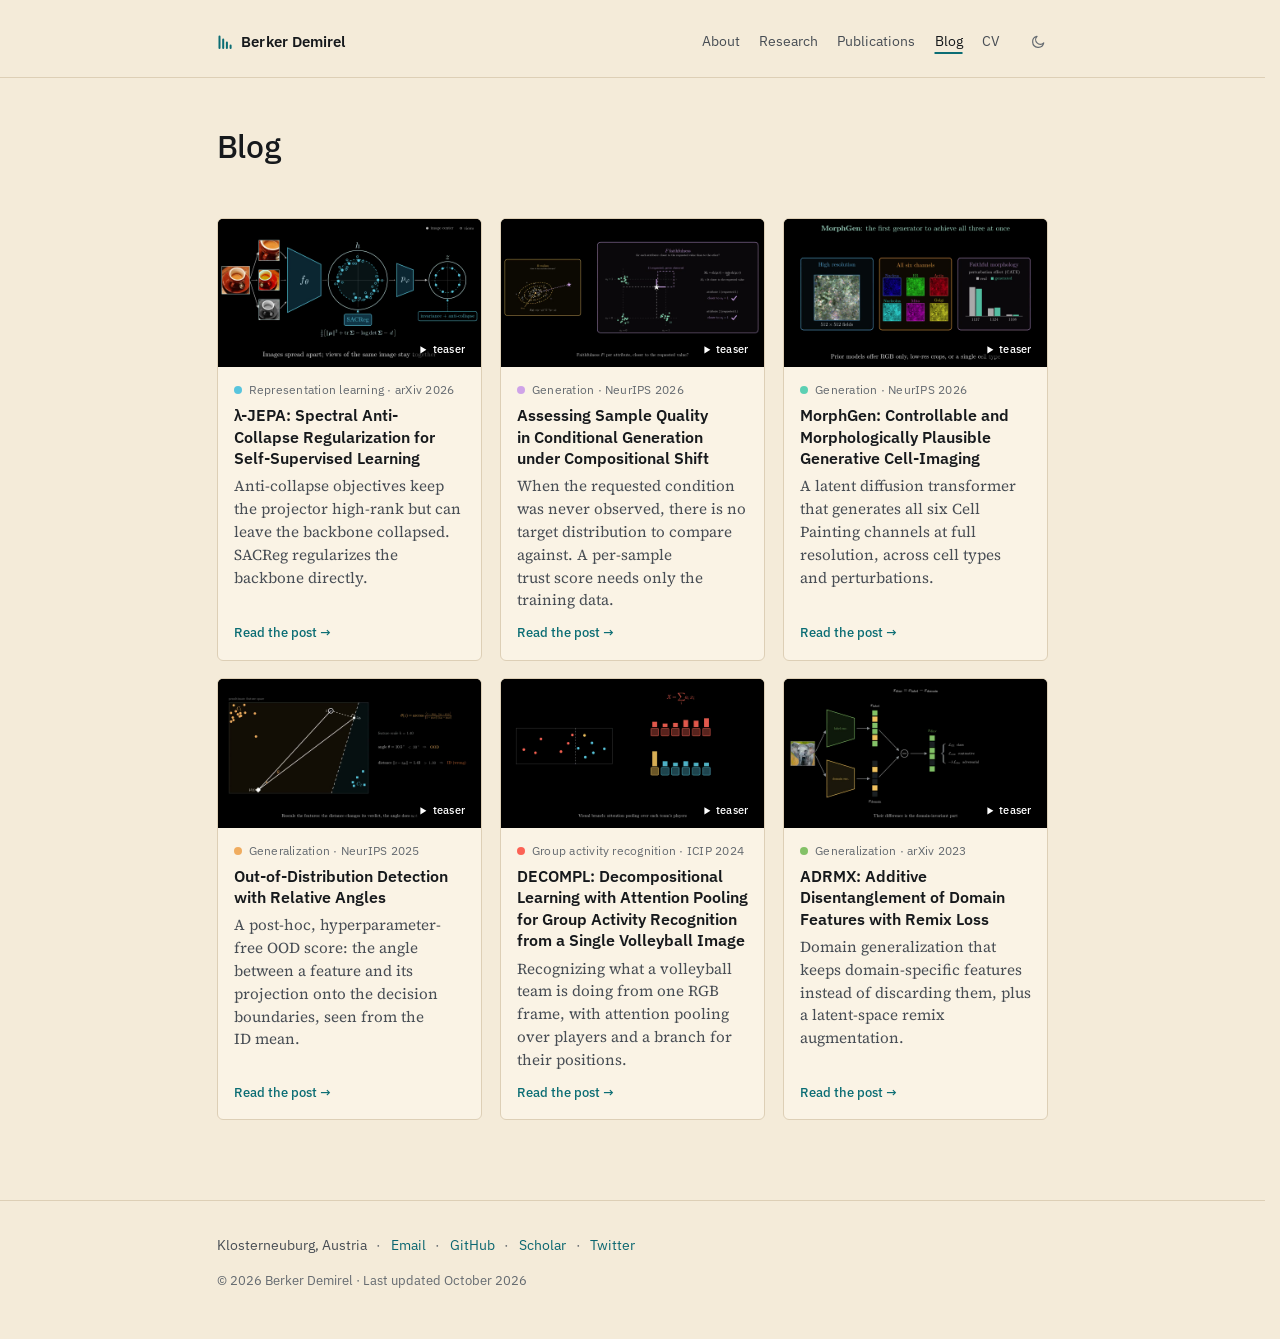
==== commit e8ee73ba: "Use one frame width on every page Header, content and footer now share a single --measure, so the he" ====
--- a/blog/index.html
+++ b/blog/index.html
@@ -23,7 +23,7 @@
   <link rel="stylesheet" href="https://fonts.googleapis.com/css2?family=IBM+Plex+Mono:wght@400;500&family=IBM+Plex+Sans:wght@400;500;600&family=Source+Serif+4:ital,opsz,wght@0,8..60,400;0,8..60,600;1,8..60,400&display=swap">
   <link rel="stylesheet" href="../assets/css/site.css">
 </head>
-<body class="is-wide">
+<body>
   <a class="skip" href="#main">Skip to content</a>
   <header class="site-head">
     <div class="wrap">
--- a/assets/css/site.css
+++ b/assets/css/site.css
@@ -32,8 +32,7 @@
   --sans: "IBM Plex Sans", "Helvetica Neue", Arial, sans-serif;
   --mono: "IBM Plex Mono", ui-monospace, "SF Mono", Menlo, monospace;
 
-  --measure: 46rem;
-  --measure-wide: 62rem;
+  --measure: 54.5rem; /* one frame for every page: header, content and footer share this width */
   --prose: 40rem;
   --post-width: 48rem; /* one column width for post text, figures, tables, and the teaser */
 
@@ -185,7 +184,6 @@
   margin-inline: auto;
   padding-inline: 1.25rem;
 }
-.is-wide .wrap { max-width: var(--measure-wide); }
 
 /* --------------------------------------------------------------------------
    Header
@@ -587,11 +585,8 @@
 .theme-nav a[href^="#"] .num { color: var(--topic); }
 .theme-nav a[href^="#"]:hover, .theme-nav a[href^="#"]:focus-visible { border-color: var(--topic); color: var(--topic); }
 
-/* One reading column; each area sits in a tinted box slightly wider than the text */
-.is-research .page-intro { max-width: 46rem; margin-inline: auto; }
+/* Each area sits in a tinted box that spans the page column */
 .theme {
-  max-width: calc(46rem + 5.5rem);
-  margin-inline: auto;
   padding: 2.6rem 2.75rem 2.9rem;
   border: 1px solid color-mix(in srgb, var(--topic) 24%, transparent);
   border-radius: 14px;
@@ -891,7 +886,7 @@
 /* Paper cards (Research + Blog index) */
 .card-grid {
   display: grid;
-  grid-template-columns: repeat(auto-fill, minmax(17rem, 1fr));
+  grid-template-columns: repeat(auto-fill, minmax(16rem, 1fr));
   gap: 1.1rem;
   margin: 0;
   padding: 0;
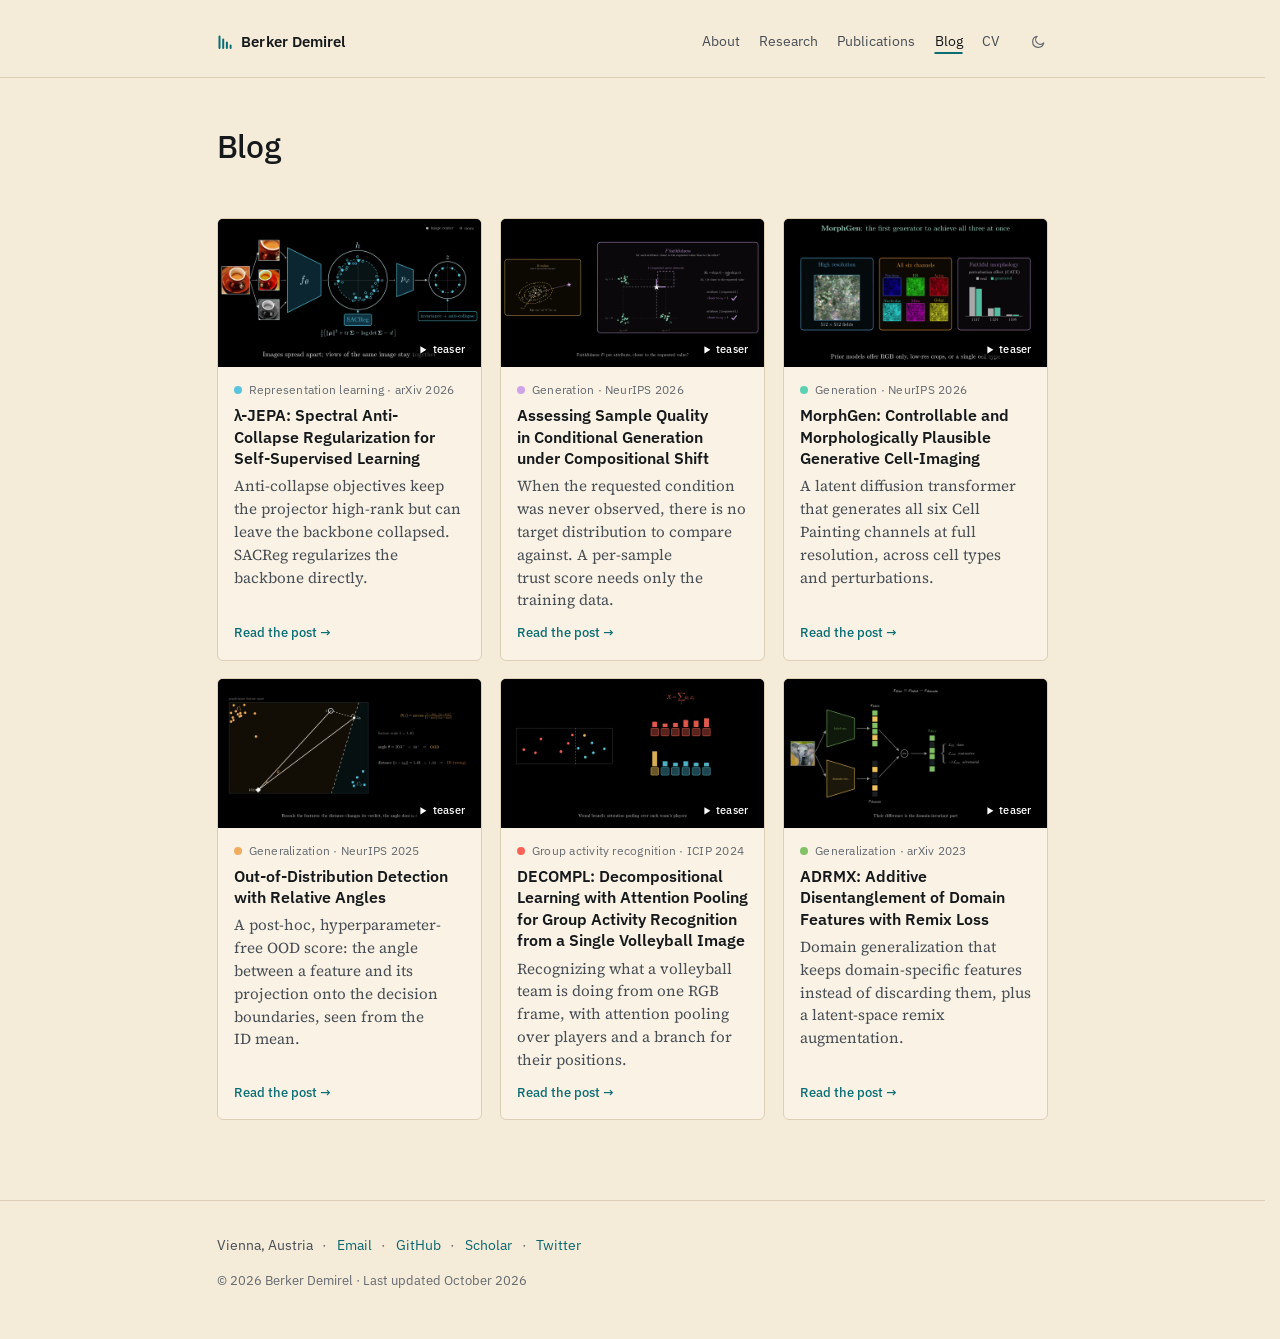
==== commit 89bb048b: "Show BibTeX in a dialog, rewrite research texts, update location - "bib" links open a dialog with th" ====
--- a/blog/index.html
+++ b/blog/index.html
@@ -147,7 +147,7 @@
   <footer class="site-foot">
     <div class="wrap">
       <ul class="meta-row">
-        <li>Klosterneuburg, Austria</li>
+        <li>Vienna, Austria</li>
         <li><a href="mailto:berker.demirel@ist.ac.at">Email</a></li>
         <li><a href="https://github.com/berkerdemirel/">GitHub</a></li>
         <li><a href="https://scholar.google.com/citations?user=5Hz3S3oAAAAJ&amp;hl=en&amp;oi=ao">Scholar</a></li>
--- a/assets/css/site.css
+++ b/assets/css/site.css
@@ -496,6 +496,22 @@
   max-width: 42rem;
 }
 .pub .res { margin-top: .55rem; }
+/* Links row with a note (e.g. equal contribution) pinned to the bottom right */
+.pub-foot {
+  display: flex;
+  flex-wrap: wrap;
+  align-items: flex-end;
+  justify-content: space-between;
+  gap: .4rem 1rem;
+  margin-top: .55rem;
+}
+.pub .pub-foot .res { margin-top: 0; }
+.pub .pub-note {
+  margin: 0 0 0 auto;
+  font-family: var(--sans);
+  font-size: .78rem;
+  color: var(--ink-faint);
+}
 .pub .post-chip { margin-left: .15rem; }
 
 .pub-year {
@@ -517,10 +533,37 @@
   .pub-year { grid-template-columns: 1fr; row-gap: var(--space-paragraph); }
 }
 
-.footnote {
-  margin-top: var(--space-entry);
-  color: var(--ink-faint);
-  font-size: .9rem;
+/* BibTeX dialog, opened from "bib" links */
+.bib-dialog {
+  width: min(40rem, calc(100vw - 2rem));
+  max-height: calc(100vh - 3rem);
+  padding: 0;
+  border: 1px solid var(--hairline-strong);
+  border-radius: 10px;
+  background: var(--card);
+  color: var(--ink);
+  box-shadow: 0 18px 50px rgba(0, 0, 0, .25);
+}
+.bib-dialog::backdrop { background: rgba(10, 12, 14, .45); }
+.bib-dialog .kicker { display: block; margin: 0; padding: 1rem 1.1rem 0; }
+.bib-dialog pre {
+  max-height: 55vh;
+  margin: .65rem 1.1rem 0;
+  padding: .9rem 1rem;
+  overflow: auto;
+  border: 1px solid var(--hairline);
+  border-radius: var(--radius);
+  background: var(--code-bg);
+  font: .78rem/1.55 var(--mono);
+  color: var(--ink);
+  white-space: pre-wrap;
+  overflow-wrap: anywhere;
+}
+.bib-actions {
+  display: flex;
+  justify-content: flex-end;
+  gap: .5rem;
+  padding: .8rem 1.1rem 1rem;
 }
 
 /* --------------------------------------------------------------------------
